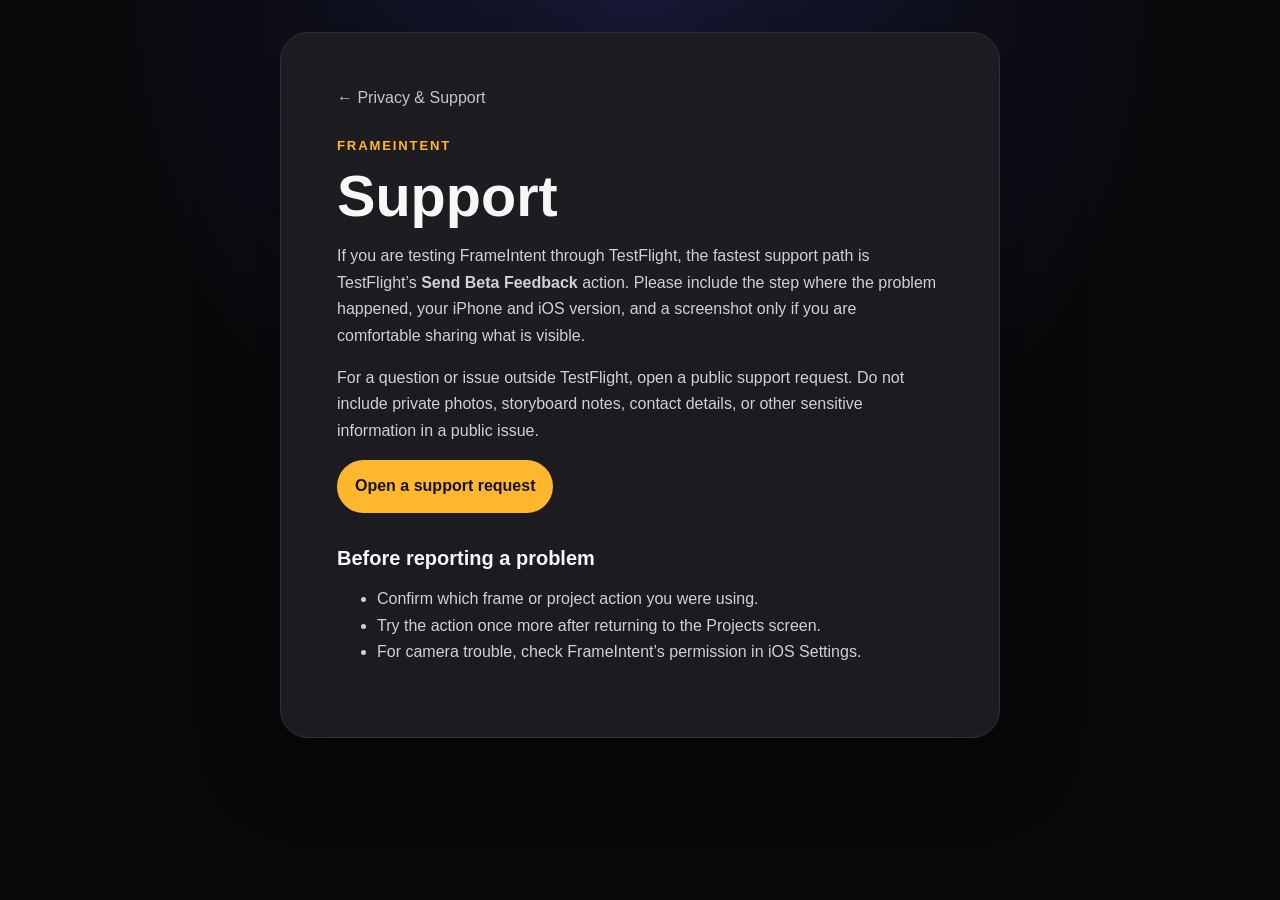
==== support.html @ e20399fe "docs: publish FrameIntent privacy and support pages" ====
<!DOCTYPE html>
<html lang="en">
<head>
  <meta charset="utf-8">
  <meta name="viewport" content="width=device-width, initial-scale=1">
  <meta name="description" content="FrameIntent support and beta feedback.">
  <title>FrameIntent Support</title>
  <link rel="stylesheet" href="styles.css">
</head>
<body>
  <main class="card policy">
    <a class="back" href="index.html">← Privacy &amp; Support</a>
    <p class="eyebrow">FrameIntent</p>
    <h1>Support</h1>
    <p>
      If you are testing FrameIntent through TestFlight, the fastest support path
      is TestFlight’s <strong>Send Beta Feedback</strong> action. Please include
      the step where the problem happened, your iPhone and iOS version, and a
      screenshot only if you are comfortable sharing what is visible.
    </p>
    <p>
      For a question or issue outside TestFlight, open a public support request.
      Do not include private photos, storyboard notes, contact details, or other
      sensitive information in a public issue.
    </p>
    <p>
      <a class="button" href="https://github.com/stoicpickle/frameintent-support/issues/new">Open a support request</a>
    </p>
    <h2>Before reporting a problem</h2>
    <ul>
      <li>Confirm which frame or project action you were using.</li>
      <li>Try the action once more after returning to the Projects screen.</li>
      <li>For camera trouble, check FrameIntent’s permission in iOS Settings.</li>
    </ul>
  </main>
</body>
</html>
---- styles.css ----
:root {
  color-scheme: dark;
  font-family: -apple-system, BlinkMacSystemFont, "Segoe UI", sans-serif;
  background: #09090b;
  color: #f7f7f8;
}

* {
  box-sizing: border-box;
}

body {
  min-height: 100vh;
  margin: 0;
  padding: 32px 18px;
  display: grid;
  place-items: start center;
  background:
    radial-gradient(circle at top, rgba(82, 95, 246, 0.18), transparent 34rem),
    #09090b;
}

.card {
  width: min(720px, 100%);
  margin-top: clamp(24px, 8vh, 96px);
  padding: clamp(28px, 6vw, 56px);
  border: 1px solid #303036;
  border-radius: 28px;
  background: rgba(29, 29, 33, 0.94);
  box-shadow: 0 24px 80px rgba(0, 0, 0, 0.35);
}

.policy {
  margin-top: 0;
}

.eyebrow {
  margin: 0 0 10px;
  color: #ffb72e;
  font-size: 0.82rem;
  font-weight: 750;
  letter-spacing: 0.14em;
  text-transform: uppercase;
}

h1 {
  margin: 0 0 18px;
  font-size: clamp(2rem, 7vw, 3.6rem);
  line-height: 1.02;
}

h2 {
  margin-top: 34px;
  font-size: 1.25rem;
}

p,
li {
  color: #d0d0d5;
  font-size: 1rem;
  line-height: 1.65;
}

.lede {
  max-width: 58ch;
  font-size: 1.12rem;
}

.updated {
  color: #97979f;
  font-size: 0.9rem;
}

nav {
  display: flex;
  flex-wrap: wrap;
  gap: 12px;
  margin-top: 30px;
}

a {
  color: #94a3ff;
}

.button {
  display: inline-block;
  padding: 13px 18px;
  border-radius: 999px;
  background: #ffb72e;
  color: #18130a;
  font-weight: 750;
  text-decoration: none;
}

.button.secondary {
  border: 1px solid #4a4a52;
  background: transparent;
  color: #f7f7f8;
}

.back {
  display: inline-block;
  margin-bottom: 28px;
  color: #c4c4ca;
  text-decoration: none;
}

.button:focus-visible,
a:focus-visible {
  outline: 3px solid #ffffff;
  outline-offset: 3px;
}

@media (max-width: 480px) {
  body {
    padding: 18px 12px;
  }

  .card {
    padding: 26px 20px;
    border-radius: 22px;
  }

  nav,
  .button {
    width: 100%;
    text-align: center;
  }
}
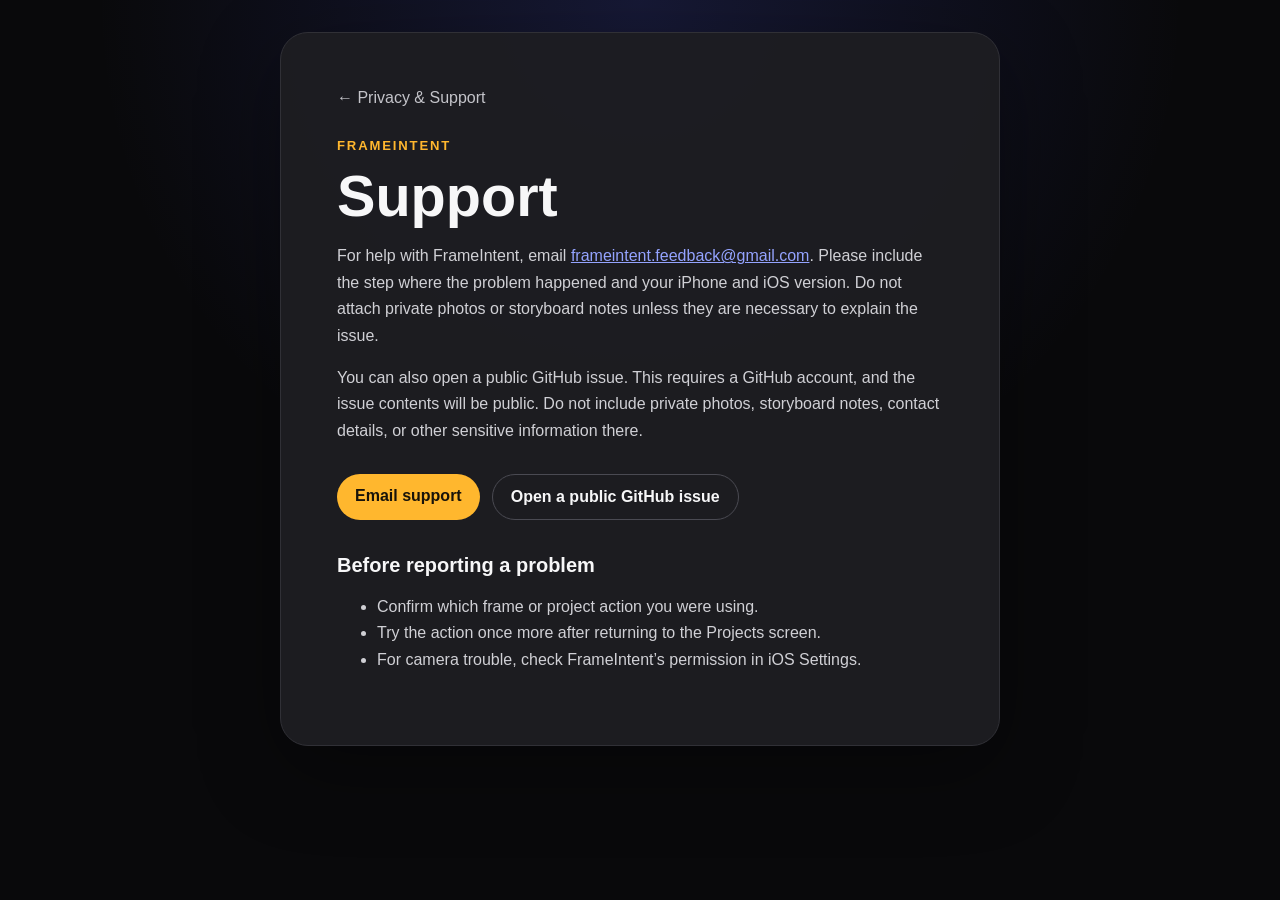
==== commit 1603a508: "Update support contact for App Store release" ====
--- a/support.html
+++ b/support.html
@@ -3,7 +3,7 @@
 <head>
   <meta charset="utf-8">
   <meta name="viewport" content="width=device-width, initial-scale=1">
-  <meta name="description" content="FrameIntent support and beta feedback.">
+  <meta name="description" content="FrameIntent support and contact information.">
   <title>FrameIntent Support</title>
   <link rel="stylesheet" href="styles.css">
 </head>
@@ -13,19 +13,21 @@
     <p class="eyebrow">FrameIntent</p>
     <h1>Support</h1>
     <p>
-      If you are testing FrameIntent through TestFlight, the fastest support path
-      is TestFlight’s <strong>Send Beta Feedback</strong> action. Please include
-      the step where the problem happened, your iPhone and iOS version, and a
-      screenshot only if you are comfortable sharing what is visible.
+      For help with FrameIntent, email
+      <a href="mailto:frameintent.feedback@gmail.com?subject=FrameIntent%20Support">frameintent.feedback@gmail.com</a>.
+      Please include the step where the problem happened and your iPhone and iOS
+      version. Do not attach private photos or storyboard notes unless they are
+      necessary to explain the issue.
     </p>
     <p>
-      For a question or issue outside TestFlight, open a public support request.
-      Do not include private photos, storyboard notes, contact details, or other
-      sensitive information in a public issue.
+      You can also open a public GitHub issue. This requires a GitHub account,
+      and the issue contents will be public. Do not include private photos,
+      storyboard notes, contact details, or other sensitive information there.
     </p>
-    <p>
-      <a class="button" href="https://github.com/stoicpickle/frameintent-support/issues/new">Open a support request</a>
-    </p>
+    <nav aria-label="Support options">
+      <a class="button" href="mailto:frameintent.feedback@gmail.com?subject=FrameIntent%20Support">Email support</a>
+      <a class="button secondary" href="https://github.com/stoicpickle/frameintent-support/issues/new">Open a public GitHub issue</a>
+    </nav>
     <h2>Before reporting a problem</h2>
     <ul>
       <li>Confirm which frame or project action you were using.</li>
